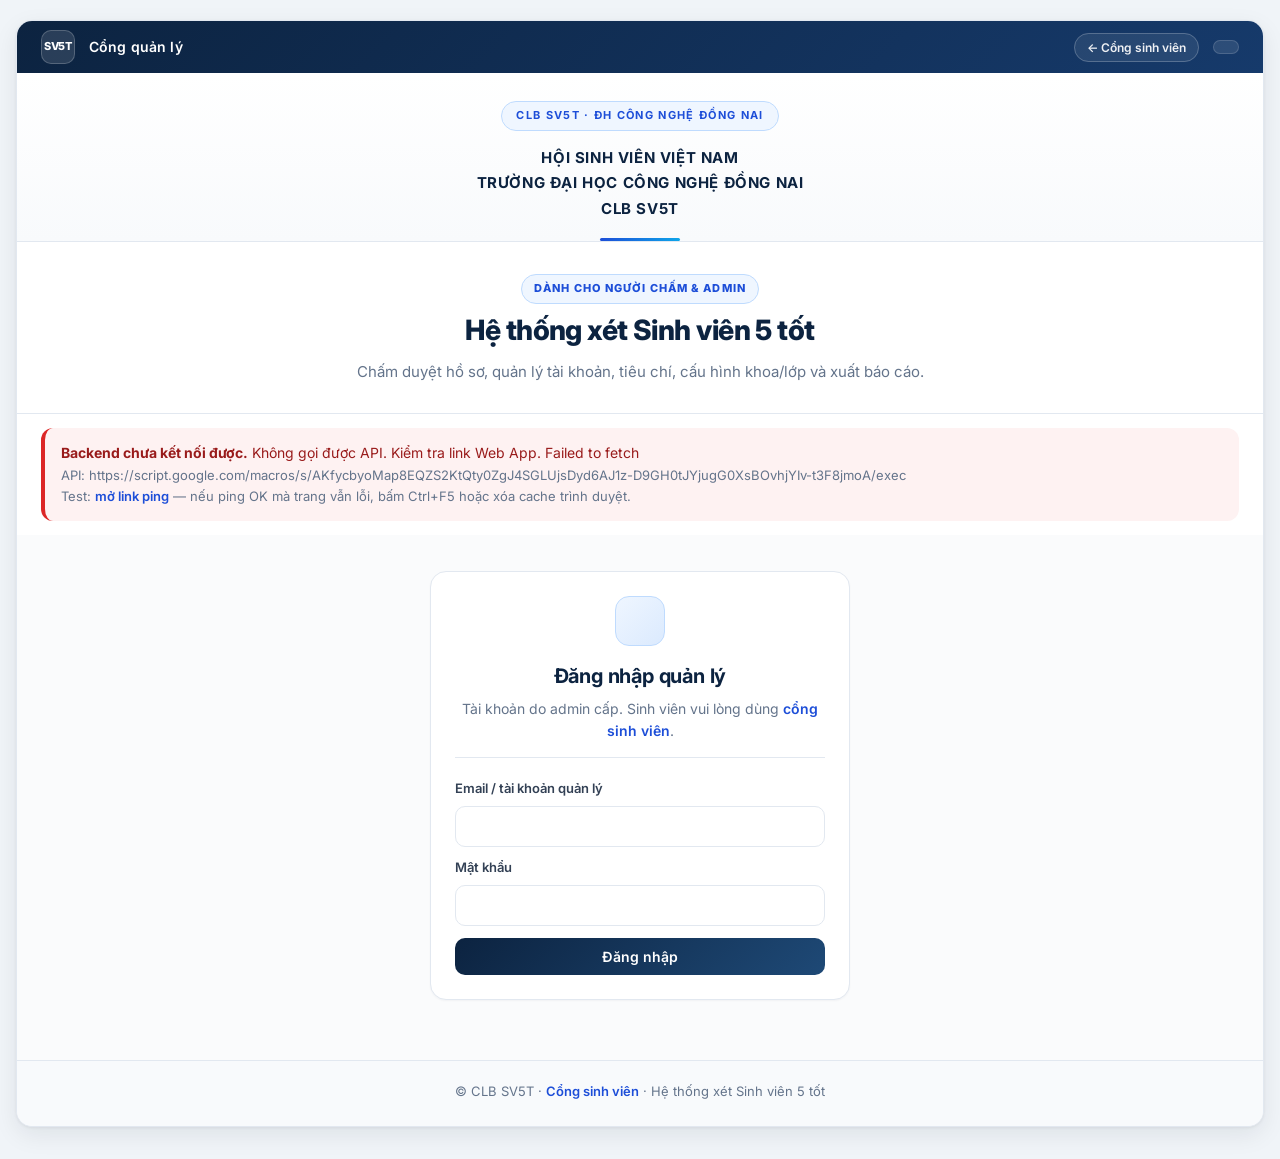
==== quan-ly.html @ fe4c864d "Split student and admin UI into separate portal pages." ====
<!DOCTYPE html>
<html lang="vi">
<head>
  <meta charset="UTF-8">
  <meta name="viewport" content="width=device-width,initial-scale=1.0">
  <title>Cổng quản lý — Hệ thống xét Sinh viên 5 tốt</title>
  <link rel="preconnect" href="https://fonts.googleapis.com">
  <link rel="preconnect" href="https://fonts.gstatic.com" crossorigin>
  <link href="https://fonts.googleapis.com/css2?family=Inter:wght@400;500;600;700;800&display=swap" rel="stylesheet">
  <link rel="stylesheet" href="assets/sv5t.css">
</head>
<body data-portal="admin">
<div class="loading" id="loading"><div>Đang xử lý dữ liệu...</div></div>
<div class="app">
  <div class="shell">
    <div class="topbar">
      <div class="brand-mark">SV5T</div>
      <span class="topbar-title">Cổng quản lý</span>
      <span class="topbar-spacer"></span>
      <span class="portal-switch"><a href="index.html">← Cổng sinh viên</a></span>
      <span class="topbar-user" id="topUser"></span>
    </div>
    <div class="masthead">
      <div class="org-badge">CLB SV5T · ĐH Công nghệ Đồng Nai</div>
      <div class="org" id="orgText">HỘI SINH VIÊN VIỆT NAM<br>TRƯỜNG ĐẠI HỌC CÔNG NGHỆ ĐỒNG NAI<br>CLB SV5T</div>
    </div>
    <div class="hero">
      <div class="hero-portal-badge">Dành cho người chấm &amp; admin</div>
      <h1 id="appTitle">Hệ thống xét Sinh viên 5 tốt</h1>
      <p>Chấm duyệt hồ sơ, quản lý tài khoản, tiêu chí, cấu hình khoa/lớp và xuất báo cáo.</p>
    </div>
    <div id="apiStatusBox" style="display:none"></div>
    <div class="content">
      <div class="grid">
        <div class="col-4 box" id="reviewerLoginBox">
          <div class="box-title"><div><h2>Đăng nhập quản lý</h2><div class="desc">Tài khoản do admin cấp. Sinh viên vui lòng dùng <a href="index.html">cổng sinh viên</a>.</div></div></div>
          <label>Email / tài khoản quản lý</label><input id="a_username" value="" autocomplete="username">
          <label style="margin-top:10px">Mật khẩu</label><input id="a_password" type="password" value="" autocomplete="current-password">
          <button class="btn primary" style="margin-top:12px;width:100%" onclick="login()">Đăng nhập</button>
          <div id="adminAuthResult"></div>
        </div>

        <div class="col-12 box" id="reviewerDashboard" style="display:none">
          <div class="box-title"><div><h2>Bảng điều khiển</h2><div class="desc" id="adminInfoText"></div></div><div class="toolbar"><button class="btn secondary small" onclick="changeMyPassword()">Đổi mật khẩu</button><button class="btn secondary small" onclick="logout()">Đăng xuất</button></div></div>
          <div id="statsBox" class="stats"></div>
          <div class="admin-tabs" id="adminTabs">
            <button class="admin-tab-btn active" onclick="showAdminSection('applications',this)">Hồ sơ</button>
            <button class="admin-tab-btn" onclick="showAdminSection('users',this)">Tài khoản</button>
            <button class="admin-tab-btn" onclick="showAdminSection('criteria',this)">Tiêu chí</button>
            <button class="admin-tab-btn" onclick="showAdminSection('data',this)">Dữ liệu</button>
          </div>
          <div class="toolbar">
            <input id="filterQ" placeholder="Tìm MSSV, họ tên, lớp, khoa...">
            <select id="filterStatus"><option value="">Tất cả trạng thái</option><option value="SUBMITTED">Đã nộp</option><option value="NEED_SUPPLEMENT">Cần bổ sung</option><option value="FINALIZED">Đã chốt</option></select>
            <button class="btn primary" onclick="loadApplications()">Lọc</button>
            <button class="btn secondary" onclick="exportResults()">Xuất Excel</button>
            <button class="btn primary" onclick="exportResultsPdf()">Xuất PDF</button>
          </div>
          <div id="applicationList"></div>
        </div>

        <div class="col-12 box" id="userManageBox" style="display:none"></div>
        <div class="col-12 box" id="criteriaManageBox" style="display:none"></div>
        <div class="col-12 box" id="dataToolsBox" style="display:none"></div>
        <div class="col-12 box" id="detailBox" style="display:none"></div>
      </div>
    </div>
    <div class="footer">© CLB SV5T · <a href="index.html">Cổng sinh viên</a> · Hệ thống xét Sinh viên 5 tốt</div>
  </div>
</div>
<script src="assets/sv5t.js"></script>
</body>
</html>
---- assets/sv5t.css ----
﻿:root{
      --bg:#f0f4f8;--paper:#fff;--ink:#0f172a;--muted:#64748b;--line:#e2e8f0;
      --navy:#0c2340;--navy2:#081829;--accent:#1d4ed8;--accent2:#2563eb;
      --blue:#0284c7;--sky:#0ea5e9;--green:#059669;--red:#dc2626;--amber:#d97706;
      --blueBg:#eff6ff;--greenBg:#ecfdf5;--redBg:#fef2f2;--amberBg:#fff7ed;--soft:#f8fafc;
      --shadow:0 1px 3px rgba(15,23,42,.06),0 8px 24px rgba(15,23,42,.08);
      --radius:12px;--radius-lg:16px;
      --font:"Inter",system-ui,-apple-system,"Segoe UI",Roboto,sans-serif
    }
    *{box-sizing:border-box}
    html{scroll-behavior:smooth}
    body{margin:0;background:var(--bg);font-family:var(--font);color:var(--ink);line-height:1.6;-webkit-font-smoothing:antialiased;text-rendering:optimizeLegibility}
    a{color:var(--accent);text-decoration:none;font-weight:600;transition:color .15s}
    a:hover{color:var(--navy)}
    .app{max-width:1440px;width:100%;margin:0 auto;padding:20px 16px 32px}
    .shell{background:var(--paper);border:1px solid var(--line);border-radius:var(--radius-lg);box-shadow:var(--shadow);overflow:hidden}
    .topbar{min-height:52px;background:linear-gradient(135deg,var(--navy) 0%,#163a6b 100%);color:#fff;display:flex;align-items:center;gap:14px;padding:0 24px;font-size:13px}
    .brand-mark{width:34px;height:34px;border-radius:10px;background:rgba(255,255,255,.12);border:1px solid rgba(255,255,255,.2);display:flex;align-items:center;justify-content:center;font-weight:800;font-size:11px;letter-spacing:-.02em;flex-shrink:0}
    .topbar-title{font-weight:600;font-size:14px;letter-spacing:.01em}.topbar-spacer{flex:1}
    .topbar-user{font-size:13px;font-weight:500;padding:6px 12px;background:rgba(255,255,255,.1);border-radius:999px;border:1px solid rgba(255,255,255,.15)}
    .portal-switch a{color:rgba(255,255,255,.92);font-size:12px;font-weight:600;padding:6px 12px;border-radius:999px;border:1px solid rgba(255,255,255,.22);background:rgba(255,255,255,.08);white-space:nowrap}
    .portal-switch a:hover{color:#fff;background:rgba(255,255,255,.16)}
    .hero-portal-badge{display:inline-block;margin-bottom:8px;font-size:11px;font-weight:800;color:var(--accent);text-transform:uppercase;letter-spacing:.1em;background:var(--blueBg);border:1px solid #bfdbfe;padding:5px 12px;border-radius:999px}
    #reviewerLoginBox .box-title h2::before{background:linear-gradient(135deg,#eef2ff,#e0e7ff);border-color:#c7d2fe}
    .masthead{text-align:center;padding:28px 32px 20px;background:linear-gradient(180deg,#fff 0%,#f8fafc 100%);border-bottom:1px solid var(--line);position:relative}
    .masthead::after{content:"";position:absolute;bottom:0;left:50%;transform:translateX(-50%);width:80px;height:3px;background:linear-gradient(90deg,var(--accent),var(--sky));border-radius:999px}
    .org-badge{display:inline-block;font-size:11px;font-weight:700;letter-spacing:.12em;text-transform:uppercase;color:var(--accent);background:var(--blueBg);border:1px solid #bfdbfe;padding:5px 14px;border-radius:999px;margin-bottom:14px}
    .org{font-weight:700;font-size:15px;line-height:1.7;color:var(--navy);letter-spacing:.04em;text-transform:uppercase}
    .underline{display:none}
    .hero{padding:32px 32px 28px;background:#fff;border-bottom:1px solid var(--line);text-align:center}
    .hero h1{margin:0;color:var(--navy);font-size:clamp(22px,3vw,28px);font-weight:800;letter-spacing:-.02em;line-height:1.3}
    .hero p{margin:12px auto 0;max-width:640px;color:var(--muted);font-size:15px;line-height:1.65}
    .nav-wrap{padding:16px 24px;background:var(--soft);border-bottom:1px solid var(--line)}
    .tabs{display:inline-flex;gap:4px;padding:4px;background:#e2e8f0;border-radius:12px;border:1px solid var(--line)}
    .tab{border:0;background:transparent;color:var(--muted);border-radius:9px;padding:10px 22px;font-weight:600;font-size:14px;cursor:pointer;transition:all .2s;font-family:inherit}
    .tab:hover{color:var(--navy);background:rgba(255,255,255,.6)}
    .tab.active{background:#fff;color:var(--navy);box-shadow:0 1px 3px rgba(15,23,42,.08)}
    #apiStatusBox{margin:0!important;padding:0 24px}
    .content{padding:28px 28px 36px;overflow-x:hidden;background:#fafbfc}
    .panel{display:none}.panel.active{display:block}
    .grid{display:grid;grid-template-columns:repeat(12,1fr);gap:16px}
    .col-12{grid-column:span 12}.col-8{grid-column:span 8}.col-7{grid-column:span 7}.col-6{grid-column:span 6}.col-5{grid-column:span 5}.col-4{grid-column:span 4}.col-3{grid-column:span 3}
    .box{background:#fff;border:1px solid var(--line);border-radius:var(--radius-lg);padding:24px;box-shadow:0 1px 2px rgba(15,23,42,.04)}
    .box-title{display:flex;align-items:flex-start;justify-content:space-between;gap:16px;border-bottom:1px solid var(--line);padding-bottom:16px;margin-bottom:20px}
    .box-title h2,.box-title h3{margin:0;color:var(--navy);font-size:20px;font-weight:700;letter-spacing:-.01em}
    .desc{margin-top:6px;color:var(--muted);font-size:14px;line-height:1.55}
    label{display:block;margin:0 0 7px;font-weight:600;font-size:13px;color:#334155}
    input,select,textarea{width:100%;border:1px solid var(--line);border-radius:10px;background:#fff;padding:11px 13px;font-size:14px;outline:none;font-family:inherit;color:var(--ink);transition:border-color .15s,box-shadow .15s}
    textarea{min-height:88px;resize:vertical}
    input:focus,select:focus,textarea:focus{border-color:var(--accent);box-shadow:0 0 0 3px rgba(37,99,235,.12)}
    input::placeholder,textarea::placeholder{color:#94a3b8}
    .field-grid{display:grid;grid-template-columns:repeat(12,1fr);gap:16px}.field.col-12{grid-column:span 12}.field.col-8{grid-column:span 8}.field.col-6{grid-column:span 6}.field.col-4{grid-column:span 4}.field.col-3{grid-column:span 3}
    .req{color:var(--red)}.muted{font-size:13px;color:var(--muted)}.small{font-size:12px}
    .btn{border:0;border-radius:10px;padding:10px 18px;font-weight:600;font-size:14px;cursor:pointer;display:inline-flex;align-items:center;justify-content:center;gap:8px;font-family:inherit;transition:transform .12s,box-shadow .15s,background .15s}
    .btn:hover:not(:disabled){transform:translateY(-1px);box-shadow:0 4px 12px rgba(15,23,42,.12)}
    .btn.primary{background:linear-gradient(135deg,var(--navy),#1e4976);color:#fff}.btn.primary:hover:not(:disabled){background:linear-gradient(135deg,var(--navy2),var(--navy))}
    .btn.secondary{background:#fff;color:#334155;border:1px solid var(--line)}.btn.secondary:hover:not(:disabled){background:var(--soft);border-color:#cbd5e1}
    .btn.ok{background:var(--green);color:#fff}.btn.bad{background:var(--red);color:#fff}.btn.warn{background:var(--amber);color:#fff}.btn.blue{background:var(--accent2);color:#fff}.btn.small{font-size:12px;padding:7px 12px}.btn:disabled{opacity:.55;cursor:not-allowed;transform:none!important;box-shadow:none!important}
    .toolbar{display:flex;gap:10px;flex-wrap:wrap;align-items:center}.toolbar input,.toolbar select{max-width:320px}
    .alert{border-radius:var(--radius);padding:14px 16px;margin:14px 0;font-size:14px;line-height:1.55;border-left:4px solid}
    .alert.info{background:var(--blueBg);border-color:var(--accent);color:#1e40af}.alert.ok{background:var(--greenBg);border-color:var(--green);color:#065f46}.alert.bad{background:var(--redBg);border-color:var(--red);color:#991b1b}.alert.warn{background:var(--amberBg);border-color:var(--amber);color:#9a3412}
    .pill{display:inline-flex;align-items:center;border-radius:999px;padding:4px 11px;font-size:11px;font-weight:700;letter-spacing:.02em;background:#f1f5f9;color:#475569;white-space:nowrap;border:1px solid transparent}
    .pill.ok{background:var(--greenBg);color:#065f46;border-color:#a7f3d0}.pill.bad{background:var(--redBg);color:#991b1b;border-color:#fecaca}.pill.warn{background:var(--amberBg);color:#9a3412;border-color:#fed7aa}.pill.blue{background:var(--blueBg);color:#1d4ed8;border-color:#bfdbfe}.pill.navy{background:#e8eef7;color:var(--navy);border-color:#c7d7ef}
    #studentAuthBox,#reviewerLoginBox{grid-column:1/-1;width:100%;max-width:480px;justify-self:center;margin:8px auto 24px}
    #reviewerLoginBox{max-width:420px}
    #studentAuthBox .box-title,#reviewerLoginBox .box-title{display:block;text-align:center}
    #studentAuthBox .box-title h2::before,#reviewerLoginBox .box-title h2::before{content:"";display:block;width:48px;height:48px;margin:0 auto 14px;background:linear-gradient(135deg,var(--blueBg),#dbeafe);border-radius:14px;border:1px solid #bfdbfe}
    table{width:100%;border-collapse:separate;border-spacing:0;background:#fff;border:1px solid var(--line);border-radius:var(--radius);overflow:hidden}
    th,td{padding:12px 14px;border-bottom:1px solid var(--line);font-size:13px;vertical-align:top}
    tr:last-child td{border-bottom:0}
    th{background:#f8fafc;color:#475569;text-transform:uppercase;font-size:11px;font-weight:700;letter-spacing:.06em;text-align:center;border-bottom:1px solid var(--line)}
    .criteria-table{border-collapse:collapse;margin:14px 0 22px}
    .criteria-table th{position:sticky;top:0;z-index:2}
    .group-cell{background:#f8fafc;color:var(--navy);font-weight:800;text-align:center;vertical-align:middle;min-width:140px}
    .order-cell{text-align:center;color:#475569;font-weight:700;white-space:nowrap}
    .criterion-title{font-weight:700;color:#111827}.criterion-help{margin-top:4px;color:var(--muted);font-size:12px}
    .auto-note{background:var(--blueBg);border:1px solid #bae6fd;border-radius:8px;padding:8px;color:#075985}
    .evidence-panel{border:1px dashed #cbd5e1;background:#fcfdff;border-radius:10px;padding:12px;min-width:320px}
    .evidence-upload-grid{display:grid;grid-template-columns:1fr 1fr;gap:10px;margin-top:10px}
    .ev-kind-box{border:1px solid var(--line);border-radius:10px;padding:10px;background:#fff}
    .ev-kind-head{display:flex;justify-content:space-between;align-items:center;margin-bottom:8px;font-size:13px}
    .ev-kind-head b{color:var(--navy)}
    .file-tag{font-size:11px;font-weight:700;padding:2px 8px;border-radius:999px;background:#eef2ff;color:#3730a3}
    .file-tag.pdf{background:#fef2f2;color:#991b1b}
    .file-tag.image{background:#ecfdf5;color:#065f46}
    .review-level-box{border:1px solid var(--line);border-radius:10px;padding:10px;margin:8px 0;background:#fafbfc}
    .review-level-label{font-size:12px;font-weight:800;color:var(--navy);margin-bottom:8px;text-transform:uppercase;letter-spacing:.04em}
    .level-col-head{font-size:11px;line-height:1.3}
    .evidence-tools{display:flex;gap:8px;align-items:center;justify-content:space-between;margin-bottom:8px}
    .evidence-row{border:1px solid #dbe3ef;background:#fff;border-radius:10px;padding:10px;margin:8px 0}
    .evidence-row-head{display:flex;justify-content:space-between;gap:8px;align-items:center;margin-bottom:8px}
    .mc-badge{font-weight:800;color:#075985;background:#e0f2fe;border-radius:999px;padding:4px 8px;font-size:12px}
    .file-disabled{background:#f1f5f9;color:#64748b}
    .existing-files{margin:8px 0 0;padding-left:18px}.existing-files li{margin:5px 0}
    .stats{display:grid;grid-template-columns:repeat(6,1fr);gap:12px;margin:16px 0}
    .stat{border:1px solid var(--line);border-radius:var(--radius);padding:16px;background:#fff;transition:box-shadow .15s}
    .stat:hover{box-shadow:0 4px 12px rgba(15,23,42,.06)}
    .stat .num{font-size:26px;font-weight:800;color:var(--navy);letter-spacing:-.02em;line-height:1}
    .stat .label{font-size:12px;color:var(--muted);margin-top:6px;font-weight:500}
    .loading{position:fixed;inset:0;background:rgba(15,23,42,.4);backdrop-filter:blur(4px);display:none;align-items:center;justify-content:center;z-index:9999}
    .loading.active{display:flex}
    .loading div{background:#fff;border-radius:var(--radius-lg);padding:24px 32px;font-weight:600;font-size:15px;box-shadow:var(--shadow);display:flex;align-items:center;gap:14px;color:var(--navy)}
    .loading div::before{content:"";width:22px;height:22px;border:3px solid #e2e8f0;border-top-color:var(--accent);border-radius:50%;animation:spin .7s linear infinite}
    @keyframes spin{to{transform:rotate(360deg)}}
    .footer{text-align:center;color:var(--muted);font-size:13px;padding:20px 24px 24px;background:var(--soft);border-top:1px solid var(--line)}

    body,input,select,textarea,button,table,td,th{font-family:var(--font)}
    .criteria-table td,.criteria-table th{
      white-space:normal;
      word-break:normal;
      overflow-wrap:break-word;
      line-height:1.65;
    }
    .criteria-table td:nth-child(3){
      min-width:420px;
    }
    .criterion-title{
      font-size:14px;
      line-height:1.65;
      font-weight:700;
      word-break:normal;
      overflow-wrap:break-word;
    }
    .raw-criterion{
      display:block;
      padding:2px 0;
    }

    .criteria-table{
      min-width:1680px;
      table-layout:auto;
    }
    .criteria-section-row td{
      background:#f8fafc;
      color:#0f3a66;
      font-weight:800;
      font-size:14px;
      padding:9px 12px;
      border-top:2px solid #d7dde7;
      border-bottom:1px solid #d7dde7;
    }
    .criteria-section-title{
      display:flex;
      align-items:center;
      gap:8px;
    }
    .criteria-section-title::before{background:var(--accent)}
    .criteria-table td:nth-child(3){
      min-width:480px;
    }
    .criteria-table td:nth-child(4){
      min-width:260px;
    }
    .criteria-table td:nth-child(5){
      min-width:430px;
    }

    /* Bảng tiêu chí full, không bị mất cột; tự cuộn ngang trên màn hình nhỏ */
    .table-scroll{
      width:100%;
      max-width:100%;
      overflow-x:auto;
      overflow-y:visible;
      -webkit-overflow-scrolling:touch;
      border:1px solid var(--line);
      border-radius:12px;
      background:#fff;
      margin:14px 0 22px;
    }
    .table-scroll .criteria-table{
      margin:0;
      width:100%;
      min-width:1680px;
      border:0;
    }
    .table-scroll::-webkit-scrollbar{height:10px}
    .table-scroll::-webkit-scrollbar-track{background:#eef2f7;border-radius:999px}
    .table-scroll::-webkit-scrollbar-thumb{background:#94a3b8;border-radius:999px}
    .criteria-table th,
    .criteria-table td{
      vertical-align:top;
    }
    .criteria-table th:nth-child(1){width:54px}
    .criteria-table th:nth-child(2){width:145px}
    .criteria-table th:nth-child(3){width:38%}
    .criteria-table th:nth-child(4){width:22%}
    .criteria-table th:nth-child(5){width:30%}
    .criteria-section-row td{
      background:#f8fafc;
    }
    .evidence-panel{
      min-width:0;
      width:100%;
    }
    .evidence-tools{
      flex-wrap:wrap;
    }
    .existing-files{
      word-break:normal;
      overflow-wrap:anywhere;
    }
    .form-scroll-note{
      display:none;
      color:#075985;
      background:#eef7ff;
      border:1px solid #bae6fd;
      border-radius:10px;
      padding:9px 12px;
      margin:10px 0;
      font-size:13px;
      font-weight:700;
    }
    @media(max-width:980px){
      .col-8,.col-7,.col-6,.col-5,.col-4,.col-3,.field.col-8,.field.col-6,.field.col-4,.field.col-3{grid-column:span 12}
      .stats{grid-template-columns:repeat(2,1fr)}
      .criteria-table{display:block;overflow-x:auto;white-space:normal}
    }
  

    /* Cột kết quả và lý do duyệt */
    .result-cell{min-width:120px;text-align:center;vertical-align:middle}
    .reason-cell{min-width:240px;color:#334155;font-size:13px;line-height:1.55;white-space:normal;overflow-wrap:anywhere}
    .reason-cell .reason-empty{color:#94a3b8;font-style:italic}
    .supplement-hint{margin-top:8px;color:#9a3412;background:#fff7ed;border:1px solid #fed7aa;border-radius:8px;padding:7px 9px;font-size:12px;font-weight:700}
    .criteria-table th:nth-child(6){width:120px}
    .criteria-table th:nth-child(7){width:240px}


    /* UI trực quan hơn */
    .quick-cards{
      display:grid;
      grid-template-columns:repeat(4,1fr);
      gap:12px;
      margin:12px 0 16px;
    }
    .quick-card{
      border:1px solid var(--line);background:#fff;border-radius:var(--radius);padding:18px;
      box-shadow:0 1px 2px rgba(15,23,42,.04);transition:box-shadow .15s,border-color .15s
    }
    .quick-card:hover{box-shadow:0 6px 16px rgba(15,23,42,.07);border-color:#cbd5e1}
    .quick-card .icon{
      width:40px;height:40px;border-radius:11px;display:flex;align-items:center;justify-content:center;
      background:linear-gradient(135deg,var(--blueBg),#dbeafe);color:var(--accent);font-weight:800;font-size:15px;margin-bottom:12px;border:1px solid #bfdbfe
    }
    .quick-card b{display:block;color:var(--navy);margin-bottom:6px;font-size:14px;font-weight:700}
    .quick-card span{font-size:13px;color:var(--muted);line-height:1.5}
    .admin-tabs{display:flex;gap:6px;flex-wrap:wrap;margin:16px 0;padding:4px;background:#e2e8f0;border-radius:12px;border:1px solid var(--line);width:fit-content;max-width:100%}
    .admin-tab-btn{
      border:0;background:transparent;color:var(--muted);padding:9px 16px;border-radius:9px;
      font-weight:600;font-size:13px;cursor:pointer;font-family:inherit;transition:all .15s
    }
    .admin-tab-btn:hover{color:var(--navy);background:rgba(255,255,255,.5)}
    .admin-tab-btn.active{background:#fff;color:var(--navy);box-shadow:0 1px 3px rgba(15,23,42,.08)}
    .danger-zone{
      border:1px solid #fecaca;background:#fff7f7;border-radius:14px;padding:16px;margin-top:12px;
    }
    .danger-zone h3{margin:0 0 8px;color:#991b1b}
    .account-actions{display:flex;gap:6px;flex-wrap:wrap}
    .mini-note{font-size:12px;color:var(--muted);margin-top:4px}
@media(max-width:900px){.evidence-upload-grid{grid-template-columns:1fr}}
    @media(max-width:560px){
      .quick-cards{grid-template-columns:1fr}
    }
    /* Quy trình hồ sơ rõ ràng hơn */
    .workflow-box{
      display:grid;
      grid-template-columns:repeat(4,1fr);
      gap:10px;
      margin:12px 0 16px;
    }
    .workflow-step{
      border:1px solid var(--line);border-radius:var(--radius);background:#fff;padding:14px;font-size:13px;
      position:relative;overflow:hidden;transition:box-shadow .15s
    }
    .workflow-step::before{content:"";position:absolute;top:0;left:0;right:0;height:3px;background:var(--line)}
    .workflow-step b{display:block;color:var(--navy);margin-bottom:6px;font-size:13px;font-weight:700}
    .workflow-step.active{background:#fff;box-shadow:0 0 0 2px var(--accent),0 4px 12px rgba(37,99,235,.1)}.workflow-step.active::before{background:var(--accent)}
    .workflow-step.warn{box-shadow:0 0 0 2px var(--amber),0 4px 12px rgba(217,119,6,.08)}.workflow-step.warn::before{background:var(--amber)}
    .workflow-step.done{opacity:.85}.workflow-step.done::before{background:var(--green)}
    .locked-evidence{
      border:1px dashed #cbd5e1;
      border-radius:10px;
      padding:9px;
      color:#64748b;
      background:#f8fafc;
      font-size:13px;
    }
    @media(max-width:720px){
      .workflow-box{grid-template-columns:1fr}
    }
    @media(max-width:1200px){
      .app{padding:8px}
      .content{padding:16px 14px 24px}
      .hero h1{font-size:25px}
      .form-scroll-note{display:block}
    }
    @media(max-width:720px){
      .topbar{padding:10px 16px;flex-wrap:wrap}
      .masthead{padding:22px 16px 18px}
      .org{font-size:13px}
      .hero{padding:24px 16px}
      .hero h1{font-size:20px}
      .nav-wrap{padding:12px 16px}
      .tabs{width:100%;display:flex}
      .tab{flex:1;padding:10px 12px;font-size:13px}
      .content{padding:18px 14px 28px}
      .box{padding:18px}
      .box-title{display:block}
      #studentAuthBox,#reviewerLoginBox{max-width:100%;margin:8px auto 16px}
      .field-grid{grid-template-columns:1fr}
      .field.col-12,.field.col-8,.field.col-6,.field.col-4,.field.col-3{grid-column:span 1}
      .stats{grid-template-columns:1fr 1fr}
      .table-scroll .criteria-table{min-width:1580px}
      .criteria-table th:nth-child(3){width:440px}
      .criteria-table th:nth-child(4){width:260px}
      .criteria-table th:nth-child(5){width:360px}
    }

    .criteria-table{
      table-layout:fixed;
      border-collapse:collapse;
      background:#fff;
    }
    .criteria-table th{
      background:#f1f5f9;
      color:#0f2f57;
      font-weight:800;
      text-align:center;
      vertical-align:middle;
      letter-spacing:.01em;
    }
    .criteria-table td{
      vertical-align:top;
      line-height:1.6;
      word-break:normal !important;
      overflow-wrap:normal !important;
      hyphens:none !important;
    }
    .criteria-table th:nth-child(1){width:58px}
    .criteria-table th:nth-child(2){width:150px}
    .criteria-table th:nth-child(3){width:520px}
    .criteria-table th:nth-child(4){width:310px}
    .criteria-table th:nth-child(5){width:440px}
    .criteria-table th:nth-child(6){width:130px}
    .criteria-table th:nth-child(7){width:260px}
    .group-cell{
      padding:0 !important;
      vertical-align:middle !important;
      text-align:center !important;
      background:#f8fafc !important;
    }
    .group-label{
      min-height:100%;
      height:100%;
      width:100%;
      display:flex;
      align-items:center;
      justify-content:center;
      text-align:center;
      padding:14px 10px;
      color:#0f3a66;
      font-weight:800;
      line-height:1.5;
      word-break:normal;
      overflow-wrap:normal;
      hyphens:none;
    }
    .order-cell{
      vertical-align:middle !important;
      text-align:center !important;
      background:#fff;
      font-weight:800;
      color:#334155;
    }
    .criterion-title,
    .raw-criterion{
      display:block;
      color:#111827;
      font-weight:700;
      line-height:1.65;
      font-size:14px;
      word-break:normal !important;
      overflow-wrap:normal !important;
      hyphens:none !important;
    }
    .criterion-help{
      display:none !important;
    }
    .criteria-section-title{
      font-weight:800;
      color:#0f3a66;
      line-height:1.5;
    }
    .evidence-panel{
      min-width:0 !important;
      width:100%;
    }
    .muted{
      word-break:normal;
      overflow-wrap:normal;
      hyphens:none;
    }
    .reason-cell{
      word-break:normal !important;
      overflow-wrap:normal !important;
      hyphens:none !important;
    }
    .table-scroll .criteria-table{
      min-width:2400px;
    }
    @media(max-width:720px){
      .table-scroll .criteria-table{min-width:1580px}
      .criteria-table th:nth-child(3){width:440px}
      .criteria-table th:nth-child(4){width:260px}
      .criteria-table th:nth-child(5){width:360px}
    }
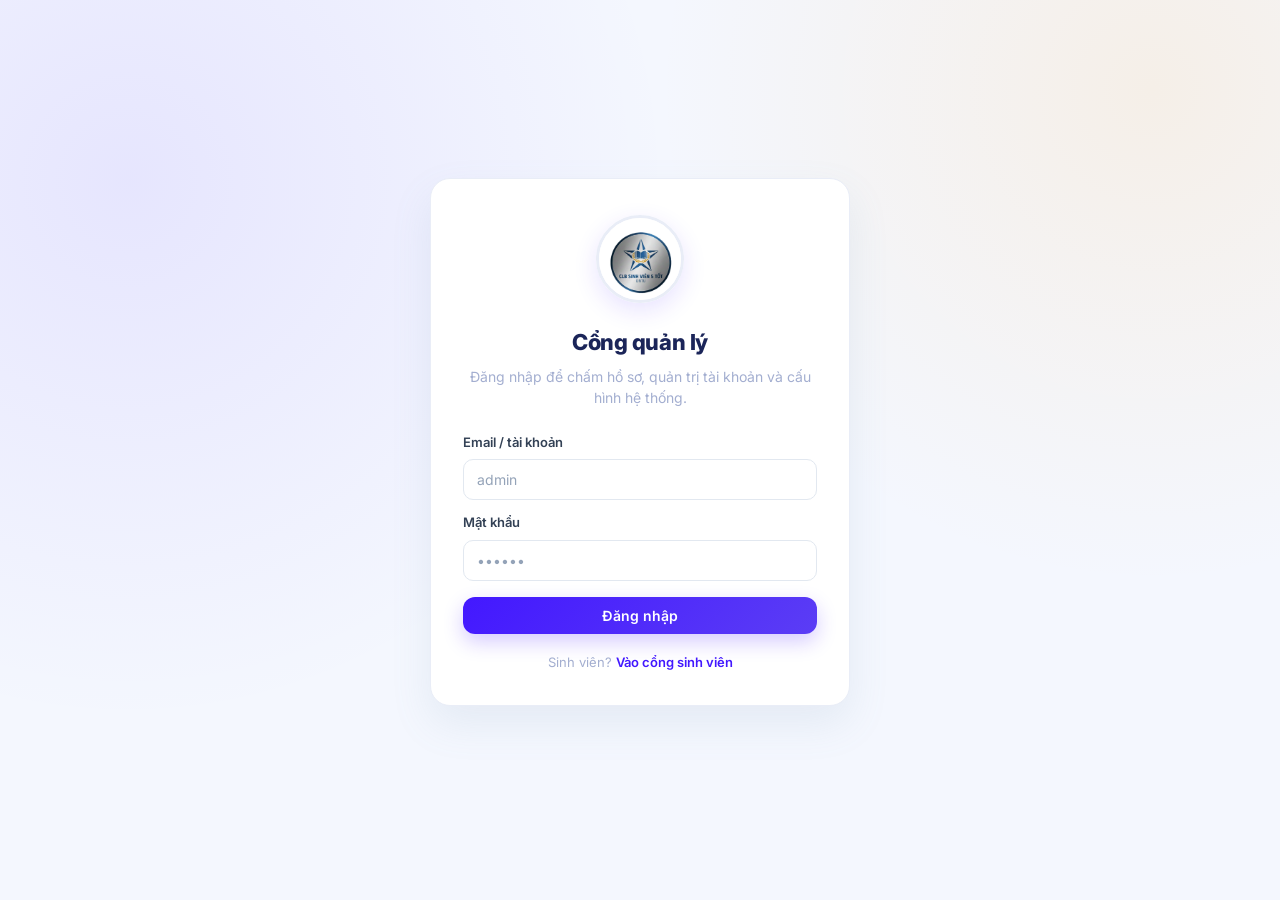
==== commit 22be33b0: "Redesign UI with Edusync-style dashboard, logo, and local preview launcher." ====
--- a/quan-ly.html
+++ b/quan-ly.html
@@ -3,71 +3,101 @@
 <head>
   <meta charset="UTF-8">
   <meta name="viewport" content="width=device-width,initial-scale=1.0">
-  <title>Cổng quản lý — Hệ thống xét Sinh viên 5 tốt</title>
+  <title>Cổng quản lý — SV5T</title>
   <link rel="preconnect" href="https://fonts.googleapis.com">
   <link rel="preconnect" href="https://fonts.gstatic.com" crossorigin>
   <link href="https://fonts.googleapis.com/css2?family=Inter:wght@400;500;600;700;800&display=swap" rel="stylesheet">
   <link rel="stylesheet" href="assets/sv5t.css">
+  <link rel="stylesheet" href="assets/dash-theme.css">
+  <link rel="icon" type="image/png" href="assets/logo.png">
 </head>
-<body data-portal="admin">
+<body data-portal="admin" class="dash-body">
 <div class="loading" id="loading"><div>Đang xử lý dữ liệu...</div></div>
-<div class="app">
-  <div class="shell">
-    <div class="topbar">
-      <div class="brand-mark">SV5T</div>
-      <span class="topbar-title">Cổng quản lý</span>
-      <span class="topbar-spacer"></span>
-      <span class="portal-switch"><a href="index.html">← Cổng sinh viên</a></span>
-      <span class="topbar-user" id="topUser"></span>
+
+<div id="authScreen" class="auth-screen">
+  <div class="auth-card" id="reviewerLoginBox">
+    <div class="auth-brand">
+      <img src="assets/logo.png" alt="CLB Sinh viên 5 tốt DNTU">
+      <h1>Cổng quản lý</h1>
+      <p>Đăng nhập để chấm hồ sơ, quản trị tài khoản và cấu hình hệ thống.</p>
     </div>
-    <div class="masthead">
-      <div class="org-badge">CLB SV5T · ĐH Công nghệ Đồng Nai</div>
-      <div class="org" id="orgText">HỘI SINH VIÊN VIỆT NAM<br>TRƯỜNG ĐẠI HỌC CÔNG NGHỆ ĐỒNG NAI<br>CLB SV5T</div>
+    <label>Email / tài khoản</label>
+    <input id="a_username" value="" autocomplete="username" placeholder="admin">
+    <label style="margin-top:12px">Mật khẩu</label>
+    <input id="a_password" type="password" value="" autocomplete="current-password" placeholder="••••••">
+    <button class="btn primary" style="margin-top:16px;width:100%" onclick="login()">Đăng nhập</button>
+    <div id="adminAuthResult"></div>
+    <div class="auth-switch">Sinh viên? <a href="index.html">Vào cổng sinh viên</a></div>
+  </div>
+</div>
+
+<div id="dashApp" class="dash-app">
+  <aside class="dash-sidebar">
+    <div class="dash-brand">
+      <img src="assets/logo.png" alt="Logo">
+      <div class="dash-brand-text"><b>SV5T DNTU</b><span>Quản lý xét duyệt</span></div>
     </div>
-    <div class="hero">
-      <div class="hero-portal-badge">Dành cho người chấm &amp; admin</div>
-      <h1 id="appTitle">Hệ thống xét Sinh viên 5 tốt</h1>
-      <p>Chấm duyệt hồ sơ, quản lý tài khoản, tiêu chí, cấu hình khoa/lớp và xuất báo cáo.</p>
+    <nav class="dash-nav" id="adminTabs">
+      <button type="button" class="dash-nav-item active" data-section="applications" onclick="showAdminSection('applications',this)">
+        <span class="nav-ico">📋</span> Hồ sơ
+      </button>
+      <button type="button" class="dash-nav-item" data-section="users" onclick="showAdminSection('users',this)">
+        <span class="nav-ico">👥</span> Tài khoản
+      </button>
+      <button type="button" class="dash-nav-item" data-section="criteria" onclick="showAdminSection('criteria',this)">
+        <span class="nav-ico">✓</span> Tiêu chí
+      </button>
+      <button type="button" class="dash-nav-item" data-section="data" onclick="showAdminSection('data',this)">
+        <span class="nav-ico">⚙</span> Cấu hình
+      </button>
+    </nav>
+    <div class="dash-nav-footer">
+      <a href="index.html" class="dash-nav-item"><span class="nav-ico">🎓</span> Cổng sinh viên</a>
     </div>
-    <div id="apiStatusBox" style="display:none"></div>
-    <div class="content">
-      <div class="grid">
-        <div class="col-4 box" id="reviewerLoginBox">
-          <div class="box-title"><div><h2>Đăng nhập quản lý</h2><div class="desc">Tài khoản do admin cấp. Sinh viên vui lòng dùng <a href="index.html">cổng sinh viên</a>.</div></div></div>
-          <label>Email / tài khoản quản lý</label><input id="a_username" value="" autocomplete="username">
-          <label style="margin-top:10px">Mật khẩu</label><input id="a_password" type="password" value="" autocomplete="current-password">
-          <button class="btn primary" style="margin-top:12px;width:100%" onclick="login()">Đăng nhập</button>
-          <div id="adminAuthResult"></div>
-        </div>
+  </aside>
 
-        <div class="col-12 box" id="reviewerDashboard" style="display:none">
-          <div class="box-title"><div><h2>Bảng điều khiển</h2><div class="desc" id="adminInfoText"></div></div><div class="toolbar"><button class="btn secondary small" onclick="changeMyPassword()">Đổi mật khẩu</button><button class="btn secondary small" onclick="logout()">Đăng xuất</button></div></div>
-          <div id="statsBox" class="stats"></div>
-          <div class="admin-tabs" id="adminTabs">
-            <button class="admin-tab-btn active" onclick="showAdminSection('applications',this)">Hồ sơ</button>
-            <button class="admin-tab-btn" onclick="showAdminSection('users',this)">Tài khoản</button>
-            <button class="admin-tab-btn" onclick="showAdminSection('criteria',this)">Tiêu chí</button>
-            <button class="admin-tab-btn" onclick="showAdminSection('data',this)">Dữ liệu</button>
+  <div class="dash-center">
+    <header class="dash-header">
+      <h1 id="dashPageTitle">Dashboard</h1>
+      <div class="dash-search" id="dashSearchWrap">
+        <input id="filterQ" placeholder="Tìm MSSV, họ tên, lớp, khoa..." onkeydown="if(event.key==='Enter')loadApplications()">
+      </div>
+      <div class="dash-header-actions">
+        <button class="btn secondary small" onclick="changeMyPassword()">Đổi MK</button>
+        <button class="btn secondary small" onclick="logout()">Đăng xuất</button>
+      </div>
+    </header>
+
+    <main class="dash-main">
+      <div id="apiStatusBox" style="display:none"></div>
+
+      <div id="reviewerDashboard">
+        <div id="statsBox" class="dash-stats"></div>
+        <div id="dashCharts" class="dash-grid-2"></div>
+        <div class="dash-panel">
+          <div class="dash-panel-head">
+            <div><h2>Danh sách hồ sơ</h2><div class="desc" id="adminInfoText"></div></div>
           </div>
-          <div class="toolbar">
-            <input id="filterQ" placeholder="Tìm MSSV, họ tên, lớp, khoa...">
+          <div class="dash-toolbar" id="applicationsToolbar">
             <select id="filterStatus"><option value="">Tất cả trạng thái</option><option value="SUBMITTED">Đã nộp</option><option value="NEED_SUPPLEMENT">Cần bổ sung</option><option value="FINALIZED">Đã chốt</option></select>
-            <button class="btn primary" onclick="loadApplications()">Lọc</button>
-            <button class="btn secondary" onclick="exportResults()">Xuất Excel</button>
-            <button class="btn primary" onclick="exportResultsPdf()">Xuất PDF</button>
+            <button class="btn primary small" onclick="loadApplications()">Lọc</button>
+            <button class="btn secondary small" onclick="exportResults()">Xuất Excel</button>
+            <button class="btn primary small" onclick="exportResultsPdf()">Xuất PDF</button>
           </div>
           <div id="applicationList"></div>
         </div>
+      </div>
 
-        <div class="col-12 box" id="userManageBox" style="display:none"></div>
-        <div class="col-12 box" id="criteriaManageBox" style="display:none"></div>
-        <div class="col-12 box" id="dataToolsBox" style="display:none"></div>
-        <div class="col-12 box" id="detailBox" style="display:none"></div>
-      </div>
-    </div>
-    <div class="footer">© CLB SV5T · <a href="index.html">Cổng sinh viên</a> · Hệ thống xét Sinh viên 5 tốt</div>
+      <div id="userManageBox" class="dash-panel" style="display:none"></div>
+      <div id="criteriaManageBox" class="dash-panel" style="display:none"></div>
+      <div id="dataToolsBox" class="dash-panel" style="display:none"></div>
+      <div id="detailBox" class="dash-panel" style="display:none"></div>
+    </main>
   </div>
+
+  <aside class="dash-aside" id="dashAside"></aside>
 </div>
+
 <script src="assets/sv5t.js"></script>
 </body>
 </html>
--- a/assets/sv5t.css
+++ b/assets/sv5t.css
@@ -14,15 +14,18 @@
     a:hover{color:var(--navy)}
     .app{max-width:1440px;width:100%;margin:0 auto;padding:20px 16px 32px}
     .shell{background:var(--paper);border:1px solid var(--line);border-radius:var(--radius-lg);box-shadow:var(--shadow);overflow:hidden}
-    .topbar{min-height:52px;background:linear-gradient(135deg,var(--navy) 0%,#163a6b 100%);color:#fff;display:flex;align-items:center;gap:14px;padding:0 24px;font-size:13px}
-    .brand-mark{width:34px;height:34px;border-radius:10px;background:rgba(255,255,255,.12);border:1px solid rgba(255,255,255,.2);display:flex;align-items:center;justify-content:center;font-weight:800;font-size:11px;letter-spacing:-.02em;flex-shrink:0}
+    .topbar{min-height:56px;background:linear-gradient(135deg,var(--navy) 0%,#163a6b 100%);color:#fff;display:flex;align-items:center;gap:14px;padding:0 24px;font-size:13px}
+    .brand-mark{width:40px;height:40px;border-radius:50%;background:#fff;display:flex;align-items:center;justify-content:center;flex-shrink:0;overflow:hidden;border:2px solid rgba(255,255,255,.35);box-shadow:0 2px 8px rgba(0,0,0,.15);text-decoration:none}
+    .brand-mark img{width:100%;height:100%;object-fit:cover;display:block}
     .topbar-title{font-weight:600;font-size:14px;letter-spacing:.01em}.topbar-spacer{flex:1}
     .topbar-user{font-size:13px;font-weight:500;padding:6px 12px;background:rgba(255,255,255,.1);border-radius:999px;border:1px solid rgba(255,255,255,.15)}
     .portal-switch a{color:rgba(255,255,255,.92);font-size:12px;font-weight:600;padding:6px 12px;border-radius:999px;border:1px solid rgba(255,255,255,.22);background:rgba(255,255,255,.08);white-space:nowrap}
     .portal-switch a:hover{color:#fff;background:rgba(255,255,255,.16)}
     .hero-portal-badge{display:inline-block;margin-bottom:8px;font-size:11px;font-weight:800;color:var(--accent);text-transform:uppercase;letter-spacing:.1em;background:var(--blueBg);border:1px solid #bfdbfe;padding:5px 12px;border-radius:999px}
-    #reviewerLoginBox .box-title h2::before{background:linear-gradient(135deg,#eef2ff,#e0e7ff);border-color:#c7d2fe}
+    #reviewerLoginBox .box-title h2::before{background-image:url('logo.png');background-size:cover;background-position:center;border-color:#c7d2fe}
     .masthead{text-align:center;padding:28px 32px 20px;background:linear-gradient(180deg,#fff 0%,#f8fafc 100%);border-bottom:1px solid var(--line);position:relative}
+    .masthead-logo{width:104px;height:104px;margin:0 auto 16px;border-radius:50%;overflow:hidden;border:3px solid #e2e8f0;box-shadow:0 6px 20px rgba(15,23,42,.1);background:#fff}
+    .masthead-logo img{width:100%;height:100%;object-fit:cover;display:block}
     .masthead::after{content:"";position:absolute;bottom:0;left:50%;transform:translateX(-50%);width:80px;height:3px;background:linear-gradient(90deg,var(--accent),var(--sky));border-radius:999px}
     .org-badge{display:inline-block;font-size:11px;font-weight:700;letter-spacing:.12em;text-transform:uppercase;color:var(--accent);background:var(--blueBg);border:1px solid #bfdbfe;padding:5px 14px;border-radius:999px;margin-bottom:14px}
     .org{font-weight:700;font-size:15px;line-height:1.7;color:var(--navy);letter-spacing:.04em;text-transform:uppercase}
@@ -64,7 +67,7 @@
     #studentAuthBox,#reviewerLoginBox{grid-column:1/-1;width:100%;max-width:480px;justify-self:center;margin:8px auto 24px}
     #reviewerLoginBox{max-width:420px}
     #studentAuthBox .box-title,#reviewerLoginBox .box-title{display:block;text-align:center}
-    #studentAuthBox .box-title h2::before,#reviewerLoginBox .box-title h2::before{content:"";display:block;width:48px;height:48px;margin:0 auto 14px;background:linear-gradient(135deg,var(--blueBg),#dbeafe);border-radius:14px;border:1px solid #bfdbfe}
+    #studentAuthBox .box-title h2::before,#reviewerLoginBox .box-title h2::before{content:"";display:block;width:72px;height:72px;margin:0 auto 14px;background:url('logo.png') center/cover no-repeat;border-radius:50%;border:2px solid #bfdbfe;box-shadow:0 4px 14px rgba(15,23,42,.08)}
     table{width:100%;border-collapse:separate;border-spacing:0;background:#fff;border:1px solid var(--line);border-radius:var(--radius);overflow:hidden}
     th,td{padding:12px 14px;border-bottom:1px solid var(--line);font-size:13px;vertical-align:top}
     tr:last-child td{border-bottom:0}
--- a/assets/dash-theme.css
+++ b/assets/dash-theme.css
@@ -0,0 +1,318 @@
+/* Edusync-inspired dashboard theme for SV5T */
+:root{
+  --dash-bg:#f4f7fe;
+  --dash-card:#ffffff;
+  --dash-primary:#4318ff;
+  --dash-primary-soft:#eef2ff;
+  --dash-orange:#ffb547;
+  --dash-orange-deep:#ff9f2d;
+  --dash-blue:#0061ff;
+  --dash-text:#1b2559;
+  --dash-muted:#a3aed0;
+  --dash-line:#e9edf7;
+  --dash-shadow:0 18px 40px rgba(112,144,176,.12);
+  --dash-radius:20px;
+  --sidebar-w:260px;
+  --aside-w:300px;
+}
+
+body.dash-body{
+  margin:0;
+  background:var(--dash-bg);
+  color:var(--dash-text);
+}
+
+body.dash-body .app{max-width:none;padding:0}
+body.dash-body .shell{background:transparent;border:0;box-shadow:none;overflow:visible}
+
+/* ----- Auth (login) screen ----- */
+.auth-screen{
+  min-height:100vh;
+  display:flex;
+  align-items:center;
+  justify-content:center;
+  padding:24px;
+  background:
+    radial-gradient(circle at 10% 20%, rgba(67,24,255,.08), transparent 40%),
+    radial-gradient(circle at 90% 10%, rgba(255,181,71,.12), transparent 35%),
+    var(--dash-bg);
+}
+.auth-card{
+  width:100%;
+  max-width:440px;
+  background:var(--dash-card);
+  border-radius:var(--dash-radius);
+  padding:36px 32px 32px;
+  box-shadow:var(--dash-shadow);
+  border:1px solid var(--dash-line);
+}
+.auth-brand{
+  text-align:center;
+  margin-bottom:24px;
+}
+.auth-brand img{
+  width:88px;height:88px;border-radius:50%;object-fit:cover;
+  border:3px solid var(--dash-line);box-shadow:0 8px 24px rgba(67,24,255,.12);
+}
+.auth-brand h1{
+  margin:14px 0 6px;font-size:22px;font-weight:800;color:var(--dash-text);letter-spacing:-.02em;
+}
+.auth-brand p{margin:0;color:var(--dash-muted);font-size:14px;line-height:1.5}
+.auth-switch{margin-top:18px;text-align:center;font-size:13px;color:var(--dash-muted)}
+.auth-switch a{color:var(--dash-primary)}
+
+/* ----- Dashboard shell ----- */
+.dash-app{
+  display:none;
+  min-height:100vh;
+  gap:0;
+}
+.dash-app.active{display:flex}
+
+.dash-sidebar{
+  width:var(--sidebar-w);
+  flex-shrink:0;
+  background:var(--dash-card);
+  border-right:1px solid var(--dash-line);
+  padding:28px 20px;
+  display:flex;
+  flex-direction:column;
+  position:sticky;top:0;height:100vh;
+  overflow-y:auto;
+}
+.dash-brand{
+  display:flex;align-items:center;gap:12px;
+  padding:4px 8px 28px;
+  border-bottom:1px solid var(--dash-line);
+  margin-bottom:20px;
+}
+.dash-brand img{width:42px;height:42px;border-radius:50%;object-fit:cover}
+.dash-brand-text b{display:block;font-size:15px;font-weight:800;color:var(--dash-text);line-height:1.2}
+.dash-brand-text span{font-size:11px;color:var(--dash-muted);font-weight:600}
+
+.dash-nav{display:flex;flex-direction:column;gap:6px;flex:1}
+.dash-nav-item,
+.dash-nav-item:visited{
+  display:flex;align-items:center;gap:12px;
+  width:100%;border:0;background:transparent;
+  padding:12px 14px;border-radius:14px;
+  font-size:14px;font-weight:600;color:var(--dash-muted);
+  cursor:pointer;text-align:left;font-family:inherit;
+  text-decoration:none;transition:all .15s;
+}
+.dash-nav-item:hover{background:var(--dash-primary-soft);color:var(--dash-primary)}
+.dash-nav-item.active{background:var(--dash-primary);color:#fff;box-shadow:0 8px 20px rgba(67,24,255,.25)}
+.dash-nav-item .nav-ico{
+  width:36px;height:36px;border-radius:12px;
+  display:flex;align-items:center;justify-content:center;
+  background:var(--dash-bg);font-size:16px;flex-shrink:0;
+}
+.dash-nav-item.active .nav-ico{background:rgba(255,255,255,.18)}
+.dash-nav-footer{margin-top:auto;padding-top:16px;border-top:1px solid var(--dash-line)}
+
+.dash-center{flex:1;min-width:0;display:flex;flex-direction:column}
+.dash-header{
+  padding:28px 32px 20px;
+  display:flex;align-items:center;gap:16px;flex-wrap:wrap;
+}
+.dash-header h1{
+  margin:0;font-size:34px;font-weight:800;letter-spacing:-.03em;color:var(--dash-text);
+  flex:0 0 auto;
+}
+.dash-search{flex:1;min-width:220px;max-width:520px;position:relative}
+.dash-search input{
+  width:100%;padding:14px 18px 14px 44px;
+  border:0;border-radius:16px;background:var(--dash-card);
+  box-shadow:var(--dash-shadow);font-size:14px;color:var(--dash-text);
+}
+.dash-search input:focus{outline:2px solid rgba(67,24,255,.15)}
+.dash-search::before{
+  content:"⌕";position:absolute;left:16px;top:50%;transform:translateY(-50%);
+  color:var(--dash-muted);font-size:18px;font-weight:700;
+}
+.dash-header-actions{display:flex;gap:10px;align-items:center;flex-wrap:wrap}
+
+.dash-main{padding:0 32px 32px;flex:1}
+.dash-panel{
+  background:var(--dash-card);
+  border-radius:var(--dash-radius);
+  padding:24px;
+  box-shadow:var(--dash-shadow);
+  border:1px solid var(--dash-line);
+  margin-bottom:20px;
+}
+.dash-panel-head{
+  display:flex;align-items:flex-start;justify-content:space-between;gap:16px;
+  margin-bottom:20px;flex-wrap:wrap;
+}
+.dash-panel-head h2{margin:0;font-size:20px;font-weight:800;color:var(--dash-text)}
+.dash-panel-head .desc{margin-top:4px;color:var(--dash-muted);font-size:13px}
+
+/* Stat cards */
+.dash-stats{
+  display:grid;
+  grid-template-columns:repeat(4,1fr);
+  gap:20px;
+  margin-bottom:24px;
+}
+.dash-stat{
+  border-radius:var(--dash-radius);
+  padding:22px 22px 20px;
+  color:#fff;position:relative;overflow:hidden;
+  min-height:120px;
+  box-shadow:0 14px 30px rgba(15,23,42,.12);
+}
+.dash-stat::after{
+  content:"↗";position:absolute;top:18px;right:18px;
+  width:32px;height:32px;border-radius:50%;
+  background:rgba(255,255,255,.22);
+  display:flex;align-items:center;justify-content:center;
+  font-size:14px;font-weight:800;
+}
+.dash-stat.orange{background:linear-gradient(135deg,#ffb547,#ff9f2d)}
+.dash-stat.orange2{background:linear-gradient(135deg,#ffc56d,#ffb547)}
+.dash-stat.orange3{background:linear-gradient(135deg,#ffad3d,#ff8f1f)}
+.dash-stat.blue{background:linear-gradient(135deg,#0061ff,#4318ff)}
+.dash-stat-label{font-size:13px;font-weight:600;opacity:.92;margin-bottom:8px}
+.dash-stat-num{font-size:32px;font-weight:800;letter-spacing:-.03em;line-height:1}
+
+.dash-grid-2{display:grid;grid-template-columns:1.2fr 1fr;gap:20px;margin-bottom:20px}
+.dash-chart-card{
+  background:var(--dash-card);border-radius:var(--dash-radius);
+  padding:22px;box-shadow:var(--dash-shadow);border:1px solid var(--dash-line);
+}
+.dash-chart-card h3{margin:0 0 16px;font-size:17px;font-weight:800}
+.dash-bars{display:flex;align-items:flex-end;gap:12px;height:160px;padding-top:10px}
+.dash-bar-col{flex:1;display:flex;flex-direction:column;align-items:center;gap:8px;height:100%;justify-content:flex-end}
+.dash-bar{
+  width:100%;max-width:48px;border-radius:12px 12px 4px 4px;
+  background:linear-gradient(180deg,var(--dash-orange),#ff9f2d);
+  min-height:8px;
+}
+.dash-bar.blue{background:linear-gradient(180deg,#4d8dff,var(--dash-blue))}
+.dash-bar-label{font-size:11px;font-weight:700;color:var(--dash-muted)}
+
+.dash-donut-wrap{display:flex;align-items:center;gap:24px;flex-wrap:wrap}
+.dash-donut{
+  width:140px;height:140px;border-radius:50%;
+  background:conic-gradient(var(--dash-orange) 0 55%, var(--dash-blue) 55% 100%);
+  display:flex;align-items:center;justify-content:center;position:relative;
+}
+.dash-donut::after{
+  content:"";width:88px;height:88px;border-radius:50%;background:var(--dash-card);
+  position:absolute;
+}
+.dash-donut-center{position:relative;z-index:1;text-align:center;font-weight:800;font-size:22px;color:var(--dash-text)}
+.dash-legend{display:flex;flex-direction:column;gap:10px}
+.dash-legend-item{display:flex;align-items:center;gap:10px;font-size:13px;font-weight:600}
+.dash-legend-dot{width:12px;height:12px;border-radius:50%}
+.dash-legend-dot.orange{background:var(--dash-orange)}
+.dash-legend-dot.blue{background:var(--dash-blue)}
+
+/* Right aside */
+.dash-aside{
+  width:var(--aside-w);
+  flex-shrink:0;
+  padding:28px 24px;
+  border-left:1px solid var(--dash-line);
+  background:var(--dash-bg);
+  position:sticky;top:0;height:100vh;overflow-y:auto;
+}
+.dash-profile{
+  background:var(--dash-card);border-radius:var(--dash-radius);
+  padding:18px;box-shadow:var(--dash-shadow);border:1px solid var(--dash-line);
+  display:flex;align-items:center;gap:14px;margin-bottom:20px;
+}
+.dash-avatar{
+  width:52px;height:52px;border-radius:50%;
+  background:linear-gradient(135deg,var(--dash-primary),#7c3aed);
+  color:#fff;display:flex;align-items:center;justify-content:center;
+  font-weight:800;font-size:18px;flex-shrink:0;
+}
+.dash-profile b{display:block;font-size:15px;color:var(--dash-text)}
+.dash-profile span{font-size:12px;color:var(--dash-muted);font-weight:600}
+
+.dash-mini-cal{
+  background:var(--dash-card);border-radius:var(--dash-radius);
+  padding:18px;box-shadow:var(--dash-shadow);border:1px solid var(--dash-line);
+  margin-bottom:20px;
+}
+.dash-mini-cal h4{margin:0 0 12px;font-size:15px;font-weight:800}
+.cal-grid{display:grid;grid-template-columns:repeat(7,1fr);gap:4px;text-align:center;font-size:11px}
+.cal-grid .cal-head{color:var(--dash-muted);font-weight:700;padding:4px 0}
+.cal-grid .cal-day{padding:6px 0;border-radius:8px;font-weight:600;color:var(--dash-text)}
+.cal-grid .cal-day.today{background:var(--dash-primary);color:#fff}
+.cal-grid .cal-day.muted{color:#c5cbe8}
+
+.dash-notice{
+  background:var(--dash-card);border-radius:var(--dash-radius);
+  padding:18px;box-shadow:var(--dash-shadow);border:1px solid var(--dash-line);
+}
+.dash-notice h4{margin:0 0 12px;font-size:15px;font-weight:800}
+.dash-notice-item{
+  padding:12px 0;border-bottom:1px solid var(--dash-line);
+  font-size:13px;line-height:1.45;
+}
+.dash-notice-item:last-child{border-bottom:0;padding-bottom:0}
+.dash-notice-item b{display:block;color:var(--dash-text);margin-bottom:2px}
+.dash-notice-item span{color:var(--dash-muted);font-size:12px}
+
+/* Override components inside dashboard */
+body.dash-body .btn{border-radius:12px}
+body.dash-body .btn.primary{
+  background:linear-gradient(135deg,var(--dash-primary),#5b3df5);
+  box-shadow:0 8px 20px rgba(67,24,255,.22);
+}
+body.dash-body .box,
+body.dash-body .dash-panel{
+  border-radius:var(--dash-radius);
+}
+body.dash-body table{border-radius:16px;overflow:hidden;border:1px solid var(--dash-line)}
+body.dash-body th{background:#f8f9ff;color:var(--dash-muted)}
+body.dash-body .admin-tabs{display:none}
+body.dash-body .dash-toolbar{
+  display:flex;gap:10px;flex-wrap:wrap;align-items:center;margin-bottom:16px;
+}
+body.dash-body .dash-toolbar input,
+body.dash-body .dash-toolbar select{
+  border:0;box-shadow:0 8px 24px rgba(112,144,176,.1);border-radius:12px;
+}
+body.dash-body .quick-cards{
+  display:grid;grid-template-columns:repeat(4,1fr);gap:14px;margin-bottom:20px;
+}
+body.dash-body .quick-card{
+  background:var(--dash-card);border:1px solid var(--dash-line);
+  border-radius:16px;padding:16px;box-shadow:0 8px 20px rgba(112,144,176,.08);
+}
+body.dash-body .quick-card .icon{
+  width:36px;height:36px;border-radius:12px;
+  background:var(--dash-primary-soft);color:var(--dash-primary);
+  display:flex;align-items:center;justify-content:center;font-weight:800;margin-bottom:10px;
+}
+body.dash-body .workflow-box{
+  display:grid;grid-template-columns:repeat(4,1fr);gap:12px;
+}
+body.dash-body .workflow-step{
+  background:var(--dash-card);border:1px solid var(--dash-line);
+  border-radius:14px;padding:14px;
+}
+
+@media(max-width:1200px){
+  .dash-aside{display:none}
+  .dash-stats{grid-template-columns:repeat(2,1fr)}
+  .dash-grid-2{grid-template-columns:1fr}
+}
+@media(max-width:900px){
+  .dash-app{flex-direction:column}
+  .dash-sidebar{
+    width:100%;height:auto;position:relative;
+    flex-direction:row;flex-wrap:wrap;align-items:center;
+    padding:16px;gap:8px;
+  }
+  .dash-nav{flex-direction:row;flex-wrap:wrap;flex:1}
+  .dash-nav-footer{width:100%}
+  .dash-header{padding:20px 16px}
+  .dash-main{padding:0 16px 24px}
+  .dash-stats{grid-template-columns:1fr 1fr}
+  body.dash-body .quick-cards{grid-template-columns:1fr 1fr}
+}
